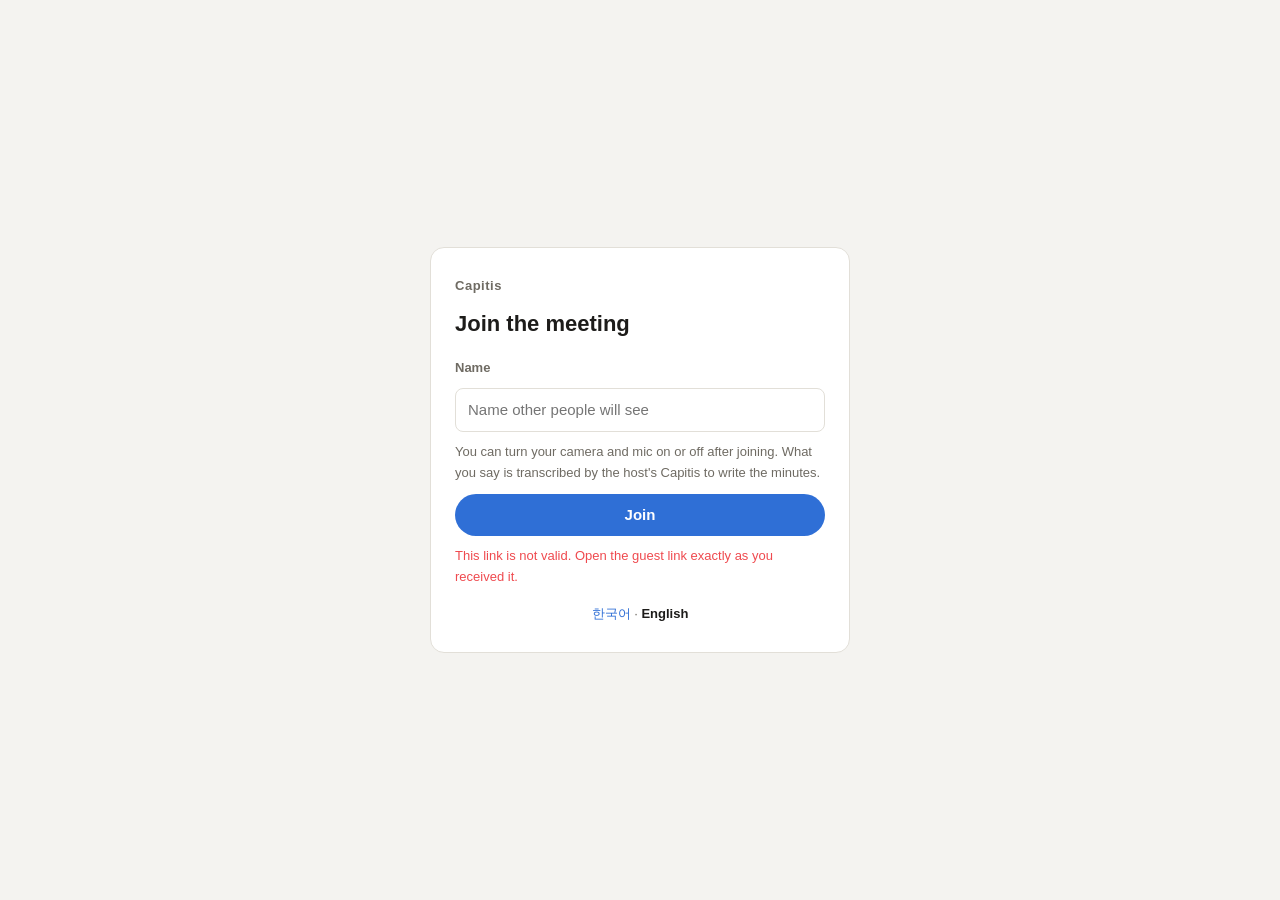
==== meet/index.html @ 702b8020 "feat: Capitis 미팅 손님 참여 페이지(meet/) 앱이 없는 손님이 링크(https://chanikyu.github.io/capitis/meet/#코드)로 브라우저에서 " ====
<!doctype html>
<!-- Capitis 미팅 손님 페이지(사용자 요청 2026-11-24 '앱 없는 사람은 링크로 브라우저에서'): chanikyu/capitis GitHub Pages 의 meet/ 에 그대로 올린다(대빵이 배포 때).
     주소 꼴: https://chanikyu.github.io/capitis/meet/#<코드> — 코드는 # 뒤라 GitHub 서버로 가지 않는다. 모든 파일은 이 폴더 안 상대 경로. -->
<html lang="ko">
<head>
<meta charset="utf-8">
<meta name="viewport" content="width=device-width, initial-scale=1">
<meta http-equiv="Content-Security-Policy" content="default-src 'self'; script-src 'self'; style-src 'self'; img-src 'self' data:; media-src 'self' blob: mediastream:; connect-src 'self' https://gvumqixbeqqaivpecnms.supabase.co wss://*.livekit.cloud https://*.livekit.cloud; object-src 'none'; base-uri 'none'; form-action 'none'">
<meta name="referrer" content="no-referrer">
<title>Capitis 미팅 · Meeting</title>
<link rel="stylesheet" href="meet.css">
</head>
<body>
<main id="join" class="join">
  <form id="join-form" class="join-card" novalidate>
    <p class="brand">Capitis</p>
    <h1 data-t="title">회의에 참여하기</h1>
    <label for="join-name" class="field-name" data-t="name">이름</label>
    <input id="join-name" maxlength="60" autocomplete="name" data-t-placeholder="namePlaceholder" placeholder="다른 참가자에게 보일 이름">
    <p class="muted" data-t="note">카메라와 마이크는 들어간 뒤 켜고 끌 수 있습니다. 말한 내용은 회의록을 만들려고 주최자 쪽 Capitis 에서 글로 바뀝니다.</p>
    <button id="join-go" type="submit" class="primary" data-t="join">참여하기</button>
    <p id="join-status" class="status" role="status" aria-live="polite"></p>
    <p class="lang"><button type="button" data-lang="ko">한국어</button> · <button type="button" data-lang="en">English</button></p>
  </form>
</main>

<section id="room" class="room" aria-labelledby="room-title" hidden>
  <div class="room-bar">
    <strong id="room-title" class="room-title"></strong>
    <span id="room-clock" class="room-clock"></span>
    <span id="room-note" class="room-note" role="status" aria-live="polite"></span>
  </div>
  <div id="stage" class="stage"></div>
  <div class="controls" role="toolbar" data-t-label="controls" aria-label="회의 조작">
    <button type="button" id="mic" class="control" aria-pressed="true"></button>
    <button type="button" id="cam" class="control" aria-pressed="true"></button>
    <button type="button" id="screen" class="control" aria-pressed="false"></button>
    <span class="controls-gap"></span>
    <button type="button" id="leave" class="control is-leave"></button>
  </div>
  <div id="audio" hidden></div>
</section>

<main id="bye" class="join" hidden>
  <div class="join-card">
    <p class="brand">Capitis</p>
    <h1 id="bye-title"></h1>
    <p id="bye-text" class="muted"></p>
    <button id="bye-again" type="button" class="primary" data-t="again">다시 참여하기</button>
  </div>
</main>
<script src="livekit-client.umd.js"></script>
<script src="meet.js"></script>
</body>
</html>
---- meet/meet.css ----
/* Capitis 미팅 손님 페이지 — 앱 회의 화면(style.css '미팅 탭')과 같은 색·모양: 어두운 무대 + 아래 조작 줄, 꺼짐은 빨강 하나. */
:root {
  --bg: #f4f3f0; --card: #ffffff; --text: #1d1c1a; --muted: #6f6b63; --line: #e2dfd8; --accent: #2f6fd6; --accent-text: #ffffff;
  --stage-bg: #141417; --tile-bg: #26262c; --bar-bg: #1c1c21; --on-stage: #f4f4f6; --stage-muted: #a1a1ab; --off: #ef4a4f; --speaking: #3ecf8e; --share: #2f7cf6;
  color-scheme: light;
}
@media (prefers-color-scheme: dark) {
  :root { --bg: #161615; --card: #201f1d; --text: #ecebe7; --muted: #9a968e; --line: #34332f; --accent: #8fb0f0; --accent-text: #10213f; color-scheme: dark; }
}
* { box-sizing: border-box; }
html, body { height: 100%; }
body { margin: 0; background: var(--bg); color: var(--text); font: 15px/1.6 -apple-system, BlinkMacSystemFont, "Apple SD Gothic Neo", "Segoe UI", sans-serif; }
[hidden] { display: none !important; }
button { font: inherit; }

.join { display: grid; place-items: center; min-height: 100%; padding: 24px 16px; }
.join-card { display: grid; gap: 10px; width: min(420px, 100%); padding: 28px 24px; border: 1px solid var(--line); border-radius: 14px; background: var(--card); }
.brand { margin: 0; color: var(--muted); font-size: 13px; font-weight: 700; letter-spacing: 0.04em; }
.join-card h1 { margin: 0 0 6px; font-size: 22px; }
.field-name { color: var(--muted); font-size: 13px; font-weight: 600; }
#join-name { padding: 9px 12px; border: 1px solid var(--line); border-radius: 8px; background: var(--card); color: var(--text); font: inherit; }
#join-name:focus { outline: 2px solid var(--accent); outline-offset: 1px; }
.muted { margin: 0; color: var(--muted); font-size: 13px; }
.primary { padding: 9px 16px; border: 0; border-radius: 999px; background: var(--accent); color: var(--accent-text); font-weight: 600; cursor: pointer; }
.primary:disabled { opacity: 0.55; cursor: default; }
.status { min-height: 1.4em; margin: 0; color: var(--off); font-size: 13px; overflow-wrap: anywhere; }
.lang { margin: 6px 0 0; color: var(--muted); font-size: 13px; text-align: center; }
.lang button { padding: 0; border: 0; background: none; color: var(--accent); cursor: pointer; }
.lang button[aria-pressed="true"] { color: var(--text); font-weight: 700; }

.room { display: grid; grid-template-rows: auto minmax(0, 1fr) auto; height: 100%; background: var(--stage-bg); color: var(--on-stage); }
.room-bar { display: flex; align-items: center; gap: 12px; min-height: 44px; padding: 8px 16px; }
.room-title { overflow: hidden; font-weight: 700; text-overflow: ellipsis; white-space: nowrap; }
.room-clock { color: var(--stage-muted); font-size: 13px; font-variant-numeric: tabular-nums; }
.room-note { flex: 1; overflow: hidden; color: #ffcf8a; font-size: 13px; text-align: right; text-overflow: ellipsis; white-space: nowrap; }
.stage { display: grid; grid-template-columns: repeat(auto-fit, minmax(240px, 1fr)); align-content: center; gap: 10px; min-height: 0; padding: 6px 16px 12px; overflow: auto; }
.stage[data-count="1"] { grid-template-columns: minmax(0, 880px); justify-content: center; }
.stage.has-screen { grid-template-columns: minmax(0, 1fr) 200px; grid-auto-rows: min-content; align-content: start; }
.stage.has-screen .tile { grid-column: 2; }
.stage.has-screen .tile.is-screen { grid-column: 1; grid-row: 1 / span 8; aspect-ratio: auto; min-height: 55vh; }
.tile { position: relative; aspect-ratio: 16 / 9; overflow: hidden; border-radius: 12px; background: var(--tile-bg); }
.tile video { display: block; width: 100%; height: 100%; object-fit: cover; }
.tile.is-screen video { object-fit: contain; background: #000; }
.tile.is-mirror video { transform: scaleX(-1); }
.tile.is-video-off video { display: none; }
.tile.is-speaking { box-shadow: inset 0 0 0 3px var(--speaking); }
.avatar { display: none; place-items: center; width: 72px; height: 72px; border-radius: 50%; background: color-mix(in srgb, var(--share) 55%, #444); color: #fff; font-size: 28px; font-weight: 700; }
.tile.is-video-off .avatar { display: grid; position: absolute; inset: 0; margin: auto; }
.tile-label { position: absolute; left: 8px; bottom: 8px; display: flex; align-items: center; gap: 5px; max-width: calc(100% - 16px); padding: 3px 9px; border-radius: 6px; background: rgba(0, 0, 0, 0.55); font-size: 12px; }
.tile-name { overflow: hidden; text-overflow: ellipsis; white-space: nowrap; }
.tile-label .icon { width: 15px; height: 15px; flex-shrink: 0; color: var(--off); }
.icon { fill: none; stroke: currentColor; stroke-width: 1.7; stroke-linecap: round; stroke-linejoin: round; }

.controls { display: flex; align-items: center; gap: 4px; padding: 8px 16px 10px; background: var(--bar-bg); }
.controls-gap { flex: 1; }
.control { display: grid; justify-items: center; gap: 3px; min-width: 72px; padding: 6px 8px; border: 0; border-radius: 10px; background: transparent; color: var(--on-stage); font-size: 12px; cursor: pointer; }
.control .icon { width: 22px; height: 22px; }
.control:hover { background: rgba(255, 255, 255, 0.08); }
.control:focus-visible { outline: 2px solid var(--share); outline-offset: 1px; }
.control.is-off { background: color-mix(in srgb, var(--off) 18%, transparent); color: var(--off); font-weight: 700; }
.control.is-active { background: var(--share); color: #fff; }
.control.is-leave { background: var(--off); color: #fff; font-weight: 700; }
@media (max-width: 520px) {
  .control { min-width: 0; flex: 1; }
  .controls-gap { display: none; }
  .stage { grid-template-columns: 1fr; }
}
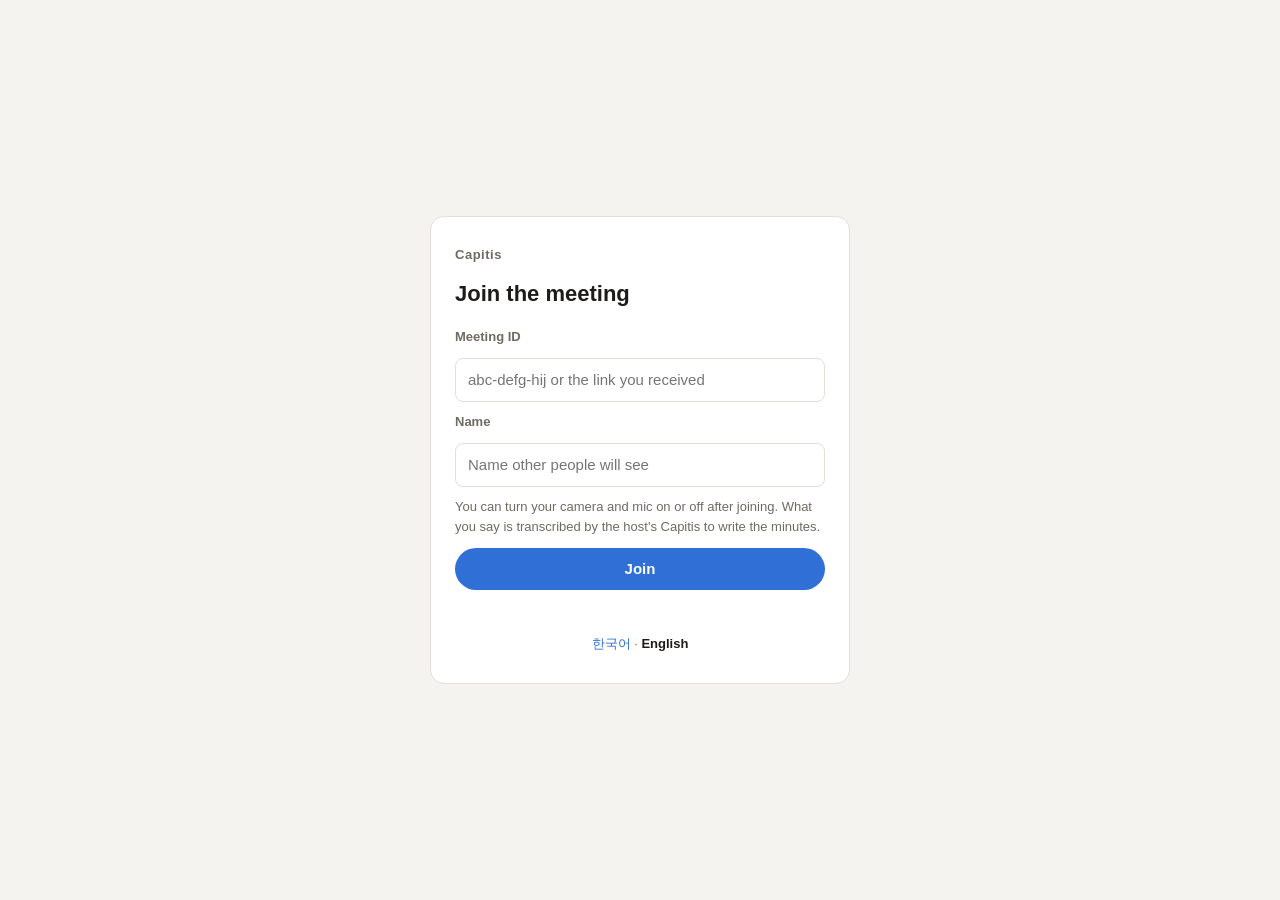
==== commit 5e375824: "feat: 미팅 손님 페이지 — 아이디로 참여·비공개 회의 비밀번호·녹화 중 표시 링크에 아이디가 없으면 아이디 칸, 비공개 회의는 비밀번호 칸(서버 meeting-guest 가 " ====
--- a/meet/index.html
+++ b/meet/index.html
@@ -15,8 +15,14 @@
   <form id="join-form" class="join-card" novalidate>
     <p class="brand">Capitis</p>
     <h1 data-t="title">회의에 참여하기</h1>
+    <!-- 회의 아이디(사용자 요청 2026-11-24 '회의 아이디 또는 링크로 참여'): 링크에 아이디가 없을 때만 보인다(meet.js) -->
+    <label for="join-code" class="field-name" data-t="code" hidden>회의 아이디</label>
+    <input id="join-code" maxlength="200" autocomplete="off" spellcheck="false" data-t-placeholder="codePlaceholder" placeholder="abc-defg-hij 또는 받은 링크" hidden>
     <label for="join-name" class="field-name" data-t="name">이름</label>
     <input id="join-name" maxlength="60" autocomplete="name" data-t-placeholder="namePlaceholder" placeholder="다른 참가자에게 보일 이름">
+    <!-- 비공개 회의 비밀번호: 서버가 needsPassword 로 답할 때만 보인다 -->
+    <label for="join-password" class="field-name" data-t="password" hidden>회의 비밀번호</label>
+    <input id="join-password" type="password" maxlength="64" autocomplete="off" hidden>
     <p class="muted" data-t="note">카메라와 마이크는 들어간 뒤 켜고 끌 수 있습니다. 말한 내용은 회의록을 만들려고 주최자 쪽 Capitis 에서 글로 바뀝니다.</p>
     <button id="join-go" type="submit" class="primary" data-t="join">참여하기</button>
     <p id="join-status" class="status" role="status" aria-live="polite"></p>
@@ -28,6 +34,7 @@
   <div class="room-bar">
     <strong id="room-title" class="room-title"></strong>
     <span id="room-clock" class="room-clock"></span>
+    <span id="room-recording" class="room-recording" role="status" hidden></span>
     <span id="room-note" class="room-note" role="status" aria-live="polite"></span>
   </div>
   <div id="stage" class="stage"></div>
--- a/meet/meet.css
+++ b/meet/meet.css
@@ -32,6 +32,9 @@
 .room-bar { display: flex; align-items: center; gap: 12px; min-height: 44px; padding: 8px 16px; }
 .room-title { overflow: hidden; font-weight: 700; text-overflow: ellipsis; white-space: nowrap; }
 .room-clock { color: var(--stage-muted); font-size: 13px; font-variant-numeric: tabular-nums; }
+.room-recording { display: inline-flex; align-items: center; gap: 6px; padding: 2px 9px; border-radius: 999px; background: color-mix(in srgb, var(--off) 22%, transparent); color: #ffd0d1; font-size: 12px; font-weight: 700; }
+.room-recording::before { content: ''; width: 8px; height: 8px; border-radius: 50%; background: var(--off); }
+#join-code, #join-password { padding: 9px 12px; border: 1px solid var(--line); border-radius: 8px; background: var(--card); color: var(--text); font: inherit; }
 .room-note { flex: 1; overflow: hidden; color: #ffcf8a; font-size: 13px; text-align: right; text-overflow: ellipsis; white-space: nowrap; }
 .stage { display: grid; grid-template-columns: repeat(auto-fit, minmax(240px, 1fr)); align-content: center; gap: 10px; min-height: 0; padding: 6px 16px 12px; overflow: auto; }
 .stage[data-count="1"] { grid-template-columns: minmax(0, 880px); justify-content: center; }
